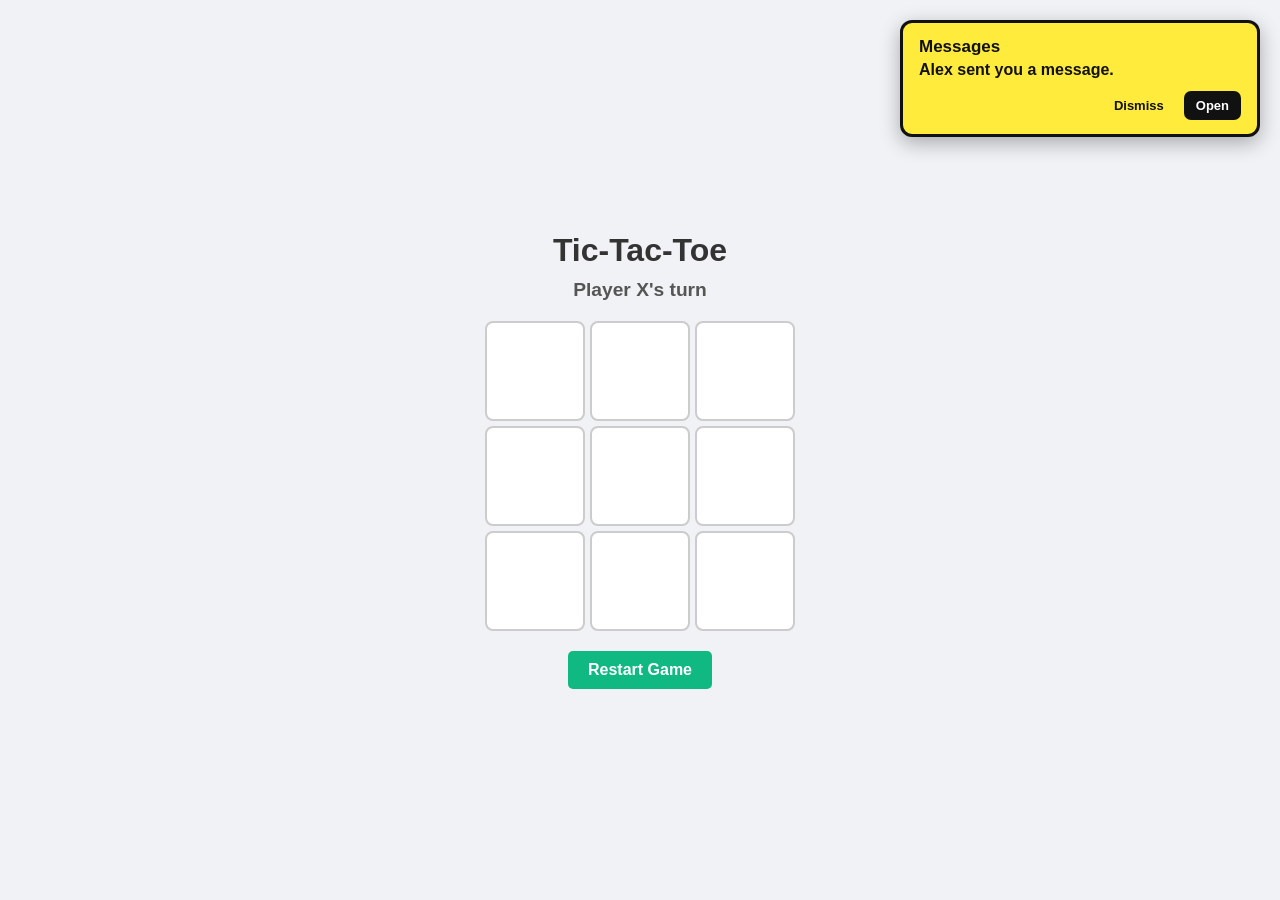
==== index.html @ a8cdaac3 "html on site 2" ====
<!DOCTYPE html>
<html lang="en">
<head>
    <meta charset="UTF-8">
    <meta name="viewport" content="width=device-width, initial-scale=1.0">
    <title>JavaScript Tic-Tac-Toe</title>
    <link rel="stylesheet" href="style.css">
</head>
<body>
    <div class="game-container">
        <h1>Tic-Tac-Toe</h1>
        <div id="status">Player X's turn</div>

        <div id="board" class="board">
            <div class="cell" data-index="0"></div>
            <div class="cell" data-index="1"></div>
            <div class="cell" data-index="2"></div>
            <div class="cell" data-index="3"></div>
            <div class="cell" data-index="4"></div>
            <div class="cell" data-index="5"></div>
            <div class="cell" data-index="6"></div>
            <div class="cell" data-index="7"></div>
            <div class="cell" data-index="8"></div>
        </div>
        <button id="restart-btn">Restart Game</button>
    </div>
    <div id="toast" class="toast blend">
        <div class="toast-title">Messages</div>
        <div class="toast-body">Alex sent you a message.</div>

        <div class="toast-actions">
            <button id="dismissButton" class="toast-button dismiss">
                Dismiss
            </button>
            <button id="openButton" class="toast-button open">
                Open
            </button>
        </div>
    </div>
    <script src="script.js" defer></script>
</body>
</html>
---- style.css ----
body {
    font-family: 'Arial', sans-serif;
    background-color: #f0f2f5;
    display: flex;
    justify-content: center;
    align-items: center;
    height: 100vh;
    margin: 0;
}

.game-container {
    text-align: center;
}

h1 {
    color: #333;
    margin-bottom: 10px;
}

#status {
    font-size: 1.2rem;
    margin-bottom: 20px;
    font-weight: bold;
    color: #555;
}

.board {
    display: grid;
    grid-template-columns: repeat(3, 100px);
    grid-template-rows: repeat(3, 100px);
    gap: 5px;
    margin-bottom: 20px;
}

.cell {
    background-color: #fff;
    border: 2px solid #ccc;
    border-radius: 8px;
    font-size: 2.5rem;
    font-weight: bold;
    display: flex;
    justify-content: center;
    align-items: center;
    cursor: pointer;
    transition: background-color 0.2s;
}

.cell:hover {
    background-color: #eaf2ff;
}

.cell.x { color: #3b82f6; }
.cell.o { color: #ef4444; }

button {
    padding: 10px 20px;
    font-size: 1rem;
    font-weight: bold;
    background-color: #10b981;
    color: white;
    border: none;
    border-radius: 5px;
    cursor: pointer;
}

button:hover {
    background-color: #059669;
}



/* Toast container */
.toast {
    position: fixed;
    top: 20px;
    right: 20px;

    width: min(90vw, 360px);
    padding: 14px 16px;

    border-radius: 12px;
    z-index: 1000;

    font-family: Arial, sans-serif;
    
    box-sizing: border-box;     /* Prevent text from making the toast huge */
}

/* Low Prominence */
.toast.low {
    background: #f4f4f4;
    color: #555;
    border: 1px solid #ddd;

    box-shadow: 0 2px 6px rgba(0, 0, 0, 0.08);
}

.toast.low .toast-title {
    font-size: 13px;
    font-weight: 400;
    margin-bottom: 3px;
}

.toast.low .toast-body {
    font-size: 13px;
    font-weight: 300;
}

/* High Prominence */
.toast.high {
    background: #ffeb3b;
    color: #111;
    border: 3px solid #111;

    box-shadow: 0 6px 20px rgba(0, 0, 0, 0.3);
}

.toast.high .toast-title {
    font-size: 17px;
    font-weight: 800;
    margin-bottom: 4px;
}

.toast.high .toast-body {
    font-size: 16px;
    font-weight: 600;
}


/* Animations */
@keyframes slide {
    from {
        opacity: 0;
        transform: translate(200px);
    }

    to {
        opacity: 1;
        transform: translate(0px);
    }
}

@keyframes fade {
    from {
        opacity: 0;
    }
    to {
        opacity: 1;
    }
}

@keyframes pulse {
    0% {
        opacity: 0;
        transform: scale(0.8);
    }
    50% {
        opacity: 1;
        transform: scale(1.05);
    }
    100% {
        transform: scale(1);
    }
}

@keyframes toast-out {
    from {
        opacity: 1;
    }

    to {
        opacity: 0;
    }
}

.toast.slide {
    animation: slide 0.60s ease-out;
}
.toast.fade {
    animation: fade 0.60s ease-out;
}
.toast.pop {
    animation: pop 0.60s ease-out;
}
.toast.hide {
    animation: toast-out 0.30s ease-in forwards;
}

.toast-actions {
    display: flex;
    justify-content: flex-end;
    gap: 8px;
    margin-top: 12px;
}

.toast-button {
    border: none;
    border-radius: 7px;
    padding: 7px 12px;

    font-size: 13px;
    font-weight: 600;

    cursor: pointer;
}

.toast-button.dismiss {
    background: transparent;
    color: inherit;
}

.toast-button.open {
    background: #111;
    color: white;
}

.toast.expanded {
    width: min(90vw, 500px);
    padding: 24px;
}

.toast.expanded .toast-title {
    font-size: 20px;
    font-weight: 700;
}

.toast.expanded .toast-body {
    font-size: 16px;
    line-height: 1.5;
}
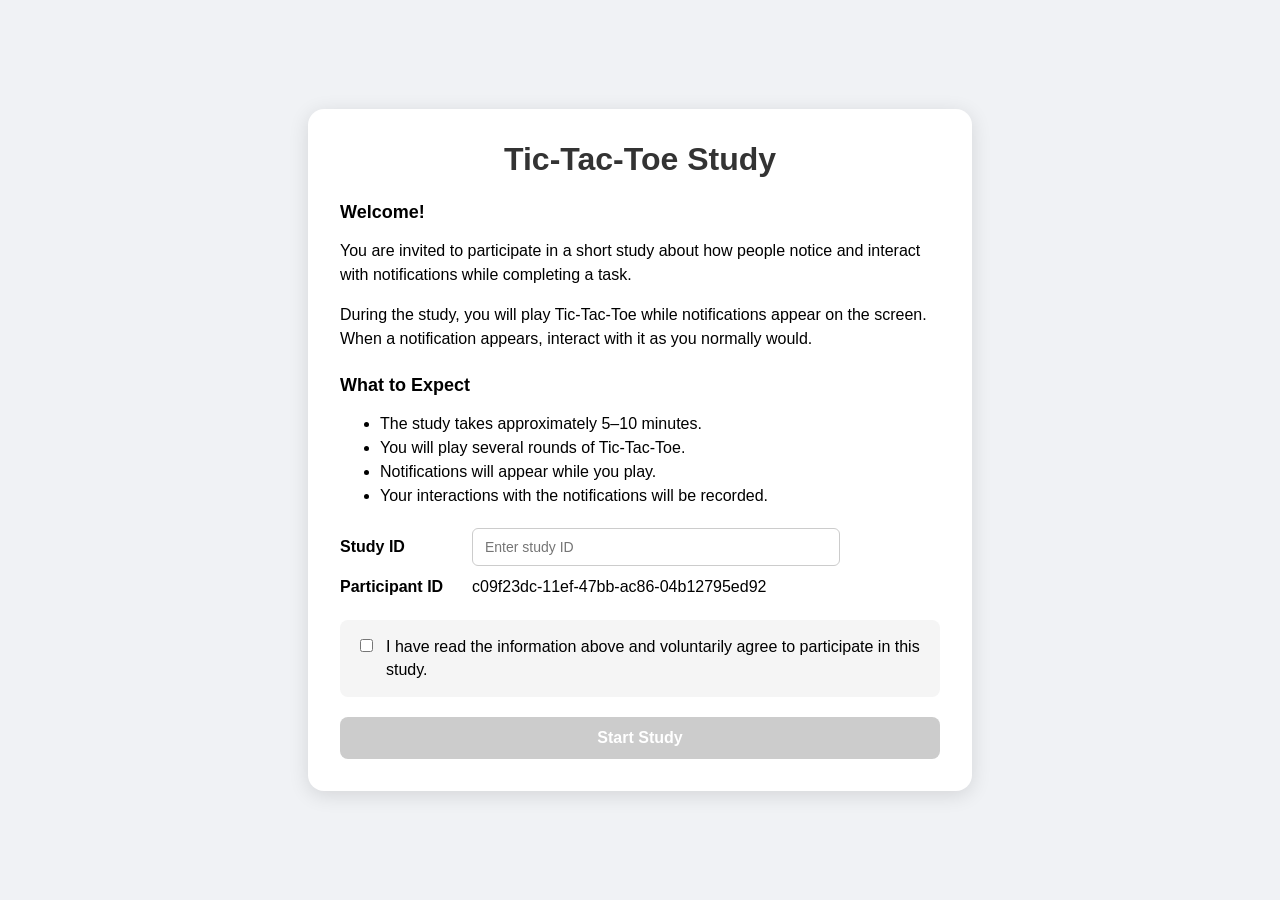
==== commit e1c6a735: "it works!!" ====
--- a/index.html
+++ b/index.html
@@ -7,36 +7,149 @@
     <link rel="stylesheet" href="style.css">
 </head>
 <body>
-    <div class="game-container">
-        <h1>Tic-Tac-Toe</h1>
-        <div id="status">Player X's turn</div>
+    <div id="consent-page" class="consent-page">
+        <div class="consent-card">
+            <h1>Tic-Tac-Toe Study</h1>
 
-        <div id="board" class="board">
-            <div class="cell" data-index="0"></div>
-            <div class="cell" data-index="1"></div>
-            <div class="cell" data-index="2"></div>
-            <div class="cell" data-index="3"></div>
-            <div class="cell" data-index="4"></div>
-            <div class="cell" data-index="5"></div>
-            <div class="cell" data-index="6"></div>
-            <div class="cell" data-index="7"></div>
-            <div class="cell" data-index="8"></div>
-        </div>
-        <button id="restart-btn">Restart Game</button>
-    </div>
-    <div id="toast" class="toast blend">
-        <div class="toast-title">Messages</div>
-        <div class="toast-body">Alex sent you a message.</div>
+            <h2>Welcome!</h2>
 
-        <div class="toast-actions">
-            <button id="dismissButton" class="toast-button dismiss">
-                Dismiss
-            </button>
-            <button id="openButton" class="toast-button open">
-                Open
+            <p>
+                You are invited to participate in a short study about
+                how people notice and interact with notifications while
+                completing a task.
+            </p>
+
+            <p>
+                During the study, you will play Tic-Tac-Toe while
+                notifications appear on the screen. When a notification
+                appears, interact with it as you normally would.
+            </p>
+
+            <h2>What to Expect</h2>
+
+            <ul>
+                <li>The study takes approximately 5–10 minutes.</li>
+                <li>You will play several rounds of Tic-Tac-Toe.</li>
+                <li>Notifications will appear while you play.</li>
+                <li>Your interactions with the notifications will be recorded.</li>
+            </ul>
+
+            <div class="study-info">
+                <div class="info-row">
+                    <label for="study-id">Study ID</label>
+                    <input
+                        type="text"
+                        id="study-id"
+                        placeholder="Enter study ID"
+                    >
+                </div>
+
+                <div class="info-row">
+                    <label>Participant ID</label>
+                    <div id="participant-id" class="id-display"></div>
+                </div>
+            </div>
+
+            <div class="consent-box">
+                <label>
+                    <input type="checkbox" id="consent-checkbox">
+                    I have read the information above and voluntarily
+                    agree to participate in this study.
+                </label>
+            </div>
+
+            <button id="start-btn" disabled>
+                Start Study
             </button>
         </div>
     </div>
+
+    <div id="game-page" style="display: none;">
+        <div class="game-container">
+            <h1>Tic-Tac-Toe</h1>
+            <div id="status">Player X's turn</div>
+
+            <div id="board" class="board">
+                <div class="cell" data-index="0"></div>
+                <div class="cell" data-index="1"></div>
+                <div class="cell" data-index="2"></div>
+                <div class="cell" data-index="3"></div>
+                <div class="cell" data-index="4"></div>
+                <div class="cell" data-index="5"></div>
+                <div class="cell" data-index="6"></div>
+                <div class="cell" data-index="7"></div>
+                <div class="cell" data-index="8"></div>
+            </div>
+            <button id="restart-btn">Restart Game</button>
+        </div>
+        <div id="toast" class="toast blend">
+            <div class="toast-title">Messages</div>
+            <div class="toast-body">Alex sent you a message.</div>
+
+            <div class="toast-actions">
+                <button id="dismissButton" class="toast-button dismiss">
+                    Dismiss
+                </button>
+                <button id="openButton" class="toast-button open">
+                    Open
+                </button>
+            </div>
+        </div>
+    </div>
+
+    <div id="debrief-page" style="display: none;">
+        <div class="consent-card">
+            <h1>Study Complete</h1>
+
+            <h2>Thank you for participating!</h2>
+
+            <p>
+                This study investigated what makes smartphone notifications
+                noticeable while people are engaged in another task.
+            </p>
+
+            <p>
+                During the study, notifications varied in three ways:
+            </p>
+
+            <ul>
+                <li><strong>Visual prominence</strong> — how visually noticeable the notification was.</li>
+                <li><strong>Animation</strong> — how the notification appeared on screen.</li>
+                <li><strong>Duration</strong> — how long the notification remained visible.</li>
+            </ul>
+
+            <p>
+                We recorded how you interacted with each notification,
+                including whether you dismissed or opened it and how quickly
+                you responded.
+            </p>
+
+            <p>
+                The purpose of collecting these responses is to better
+                understand how notification design influences noticeability
+                during everyday activities.
+            </p>
+
+            <p>
+                Your responses will be analyzed together with those of other
+                participants. Your participant ID was randomly generated and
+                was used to associate your responses across the study.
+            </p>
+
+            <h2>Questions or Concerns</h2>
+
+            <p>
+                If you have questions about this study, please contact the
+                research team using the contact information provided by the
+                study organizers.
+            </p>
+
+            <p>
+                Thank you for your time!
+            </p>
+        </div>
+    </div>
+    
     <script src="script.js" defer></script>
 </body>
 </html>
--- a/style.css
+++ b/style.css
@@ -1,3 +1,142 @@
+/* CONSENT & BRIEFING */
+.consent-page {
+    min-height: 100vh;
+    display: flex;
+    justify-content: center;
+    align-items: center;
+    padding: 20px;
+    box-sizing: border-box;
+}
+
+.consent-card {
+    width: min(90vw, 600px);
+    padding: 32px;
+    background: white;
+    border-radius: 16px;
+    box-shadow: 0 4px 20px rgba(0, 0, 0, 0.12);
+}
+
+.consent-card h1 {
+    margin-top: 0;
+    text-align: center;
+}
+
+.consent-card h2 {
+    margin-top: 24px;
+    font-size: 18px;
+}
+
+.consent-card p,
+.consent-card li {
+    line-height: 1.5;
+}
+
+.consent-box {
+    margin-top: 24px;
+    padding: 16px;
+    background: #f5f5f5;
+    border-radius: 8px;
+}
+
+.consent-box label {
+    display: flex;
+    gap: 10px;
+    align-items: flex-start;
+    line-height: 1.4;
+}
+
+#start-btn {
+    display: block;
+    width: 100%;
+    margin-top: 20px;
+    padding: 12px;
+    border: none;
+    border-radius: 8px;
+    background: #111;
+    color: white;
+    font-size: 16px;
+    cursor: pointer;
+}
+
+#start-btn:disabled {
+    background: #ccc;
+    cursor: not-allowed;
+}
+
+.participant-id {
+    padding: 6px;
+    text-align: center;
+    background: #f5f5f5;
+    border-radius: 8px;
+    font-size: 16px;
+    letter-spacing: 1px;
+}
+
+.participant-id strong {
+    display: block;
+    font-size: 16px;
+    font-weight: bold;
+    letter-spacing: 1px;
+}
+
+.study-id-input {
+    margin: 20px 0;
+}
+
+.study-id-input label {
+    display: block;
+    margin-bottom: 6px;
+    font-weight: 600;
+}
+
+.study-id-input input {
+    width: 100%;
+    padding: 10px;
+    box-sizing: border-box;
+    border: 1px solid #ccc;
+    border-radius: 6px;
+    font-size: 14px;
+}
+
+#study-id.valid {
+    border: 2px solid green;
+}
+
+#study-id.invalid {
+    border: 2px solid red;
+}
+
+.study-info {
+    width: 100%;
+    max-width: 500px;
+    margin: 20px 0;
+}
+
+.info-row {
+    display: flex;
+    align-items: center;
+    gap: 12px;
+    margin-bottom: 12px;
+}
+
+.info-row label {
+    width: 120px;
+    flex-shrink: 0;
+    font-weight: 600;
+    text-align: left;
+}
+
+.info-row input {
+    flex: 1;
+    padding: 10px 12px;
+    border: 1px solid #ccc;
+    border-radius: 6px;
+    font-size: 14px;
+    box-sizing: border-box;
+}
+
+
+/* STUDY UI */
 body {
     font-family: 'Arial', sans-serif;
     background-color: #f0f2f5;
@@ -68,9 +207,9 @@
 }
 
 
-
 /* Toast container */
 .toast {
+    display: none;
     position: fixed;
     top: 20px;
     right: 20px;
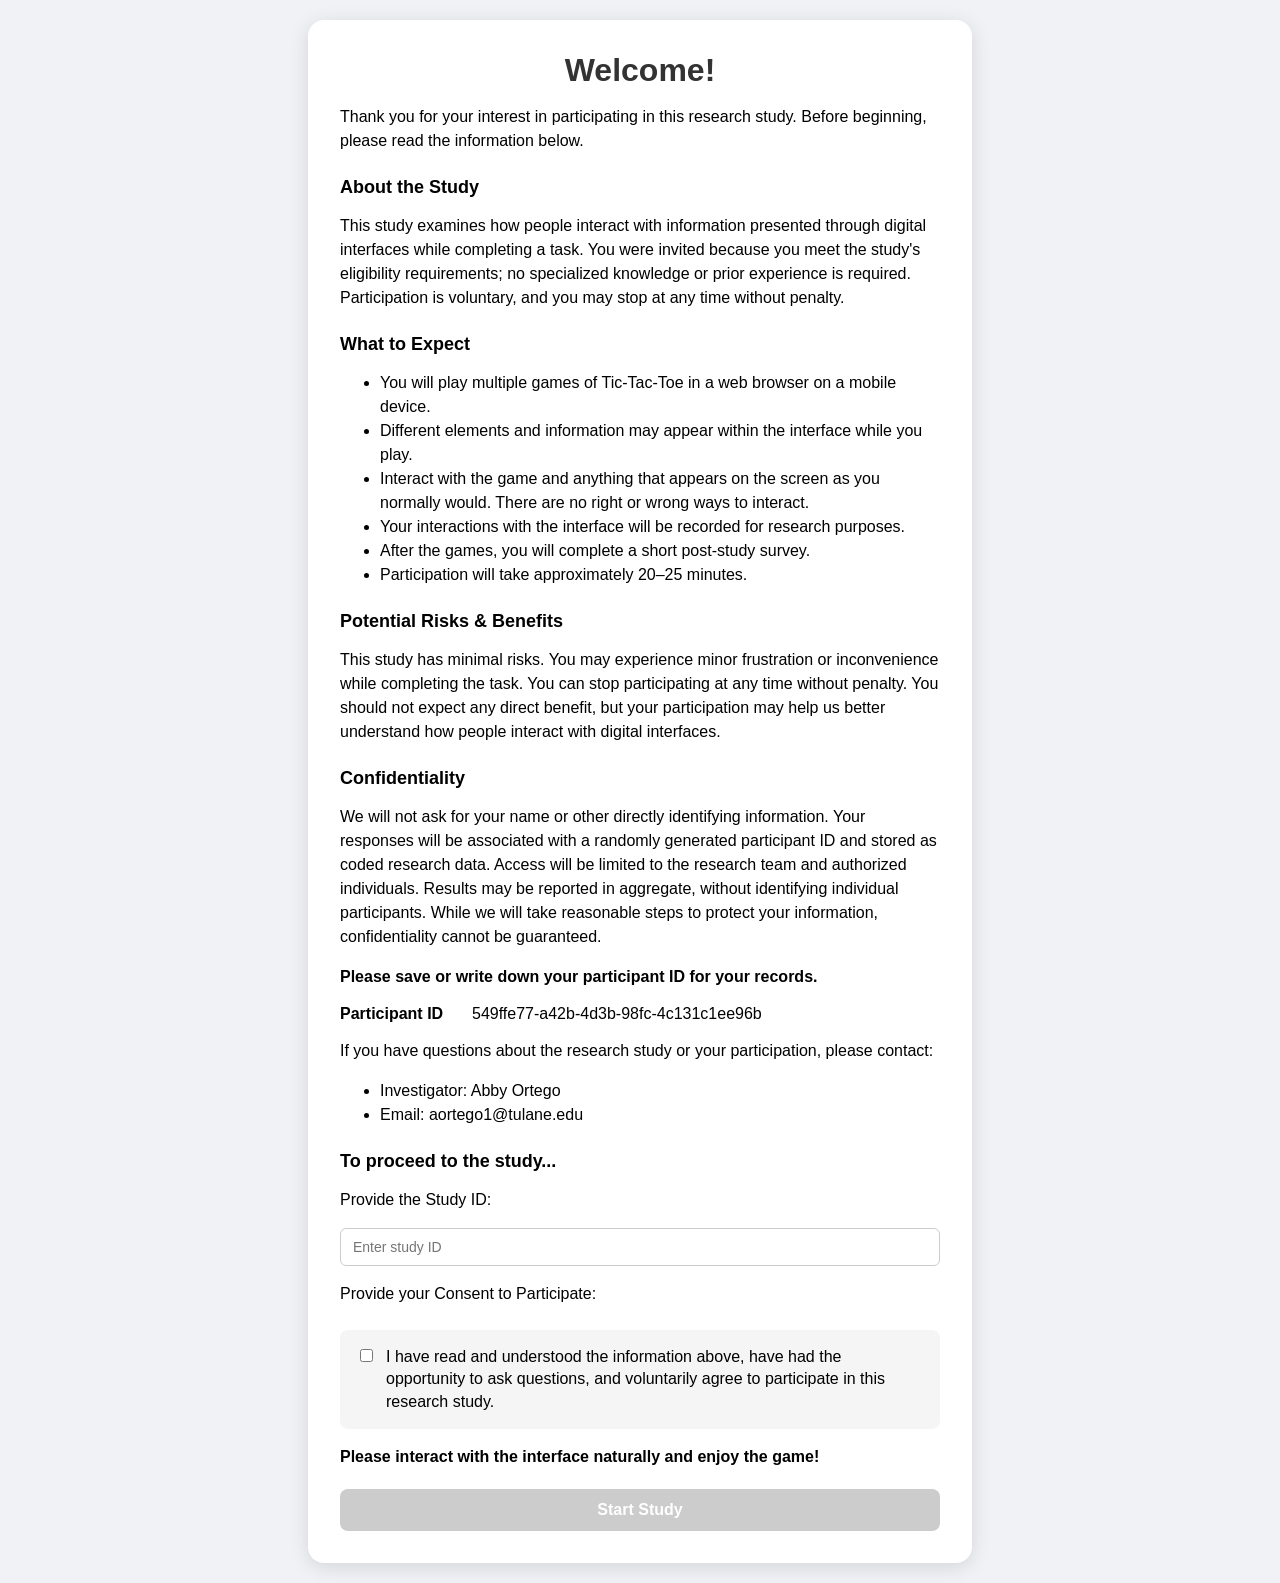
==== commit d1b6c79a: "briefing and alignment" ====
--- a/index.html
+++ b/index.html
@@ -9,55 +9,81 @@
 <body>
     <div id="consent-page" class="consent-page">
         <div class="consent-card">
-            <h1>Tic-Tac-Toe Study</h1>
+            <h1> Welcome! </h1>
+            <p> 
+                Thank you for your interest in participating in this research study. 
+                Before beginning, please read the information below.
+            </p>
 
-            <h2>Welcome!</h2>
+            <h2> About the Study </h2>
+            <p>
+                This study examines how people interact with information presented through 
+                digital interfaces while completing a task. You were invited because you meet 
+                the study's eligibility requirements; no specialized knowledge or prior 
+                experience is required. Participation is voluntary, and you may stop at any 
+                time without penalty.
+            </p>
+
+           <h2> What to Expect </h2>
+            <ul>
+                <li>You will play multiple games of Tic-Tac-Toe in a web browser on a mobile device.</li>
+                <li>Different elements and information may appear within the interface while you play.</li>
+                <li>Interact with the game and anything that appears on the screen as you normally would. There are no right or wrong ways to interact.</li>
+                <li>Your interactions with the interface will be recorded for research purposes.</li>
+                <li>After the games, you will complete a short post-study survey.</li>
+                <li>Participation will take approximately 20–25 minutes.</li>
+            </ul>
+
+            <h2> Potential Risks & Benefits </h2>
+            <p>
+                This study has minimal risks. You may experience minor frustration or inconvenience 
+                while completing the task. You can stop participating at any time without penalty. 
+                You should not expect any direct benefit, but your participation may help us better 
+                understand how people interact with digital interfaces.
+            </p>
+
+            <h2> Confidentiality </h2>
+            <p> 
+                We will not ask for your name or other directly identifying information. Your responses 
+                will be associated with a randomly generated participant ID and stored as coded research 
+                data. Access will be limited to the research team and authorized individuals. Results may 
+                be reported in aggregate, without identifying individual participants. While we will take 
+                reasonable steps to protect your information, confidentiality cannot be guaranteed.                
+            </p>
+            <p> <strong>Please save or write down your participant ID for your records.</strong> </p>
+            <div class="info-row">
+                <label>Participant ID</label>
+                <div id="participant-id" class="id-display"></div>
+            </div>
 
             <p>
-                You are invited to participate in a short study about
-                how people notice and interact with notifications while
-                completing a task.
+                If you have questions about the research study or your participation, please contact:
+                <ul>
+                    <li>Investigator: Abby Ortego</li>
+                    <li>Email: aortego1@tulane.edu</li>
+                </ul>
             </p>
-
-            <p>
-                During the study, you will play Tic-Tac-Toe while
-                notifications appear on the screen. When a notification
-                appears, interact with it as you normally would.
-            </p>
-
-            <h2>What to Expect</h2>
-
-            <ul>
-                <li>The study takes approximately 5–10 minutes.</li>
-                <li>You will play several rounds of Tic-Tac-Toe.</li>
-                <li>Notifications will appear while you play.</li>
-                <li>Your interactions with the notifications will be recorded.</li>
-            </ul>
-
-            <div class="study-info">
-                <div class="info-row">
-                    <label for="study-id">Study ID</label>
-                    <input
-                        type="text"
-                        id="study-id"
-                        placeholder="Enter study ID"
-                    >
-                </div>
-
-                <div class="info-row">
-                    <label>Participant ID</label>
-                    <div id="participant-id" class="id-display"></div>
-                </div>
+            
+            <h2> To proceed to the study... </h2>
+            <p> Provide the Study ID: </p>
+            <div class="info-row">
+                <input
+                    type="text"
+                    id="study-id"
+                    placeholder="Enter study ID"
+                >
             </div>
 
+            <p> Provide your Consent to Participate: </p>
             <div class="consent-box">
                 <label>
                     <input type="checkbox" id="consent-checkbox">
-                    I have read the information above and voluntarily
-                    agree to participate in this study.
+                    I have read and understood the information above, have had the opportunity 
+                    to ask questions, and voluntarily agree to participate in this research study.
                 </label>
             </div>
 
+            <p> <strong>Please interact with the interface naturally and enjoy the game!</strong> </p>
             <button id="start-btn" disabled>
                 Start Study
             </button>
--- a/style.css
+++ b/style.css
@@ -1,9 +1,10 @@
 /* CONSENT & BRIEFING */
 .consent-page {
     min-height: 100vh;
+    width: 100%;
     display: flex;
     justify-content: center;
-    align-items: center;
+    align-items: flex-start;
     padding: 20px;
     box-sizing: border-box;
 }
@@ -106,12 +107,6 @@
     border: 2px solid red;
 }
 
-.study-info {
-    width: 100%;
-    max-width: 500px;
-    margin: 20px 0;
-}
-
 .info-row {
     display: flex;
     align-items: center;
@@ -142,13 +137,17 @@
     background-color: #f0f2f5;
     display: flex;
     justify-content: center;
-    align-items: center;
-    height: 100vh;
+    align-items: flex-start;
+    min-height: 100vh;
     margin: 0;
 }
 
 .game-container {
+    width: 100%;
+    max-width: 400px;
+    margin: 0 auto;
     text-align: center;
+    margin-top: 50%;
 }
 
 h1 {
@@ -168,7 +167,8 @@
     grid-template-columns: repeat(3, 100px);
     grid-template-rows: repeat(3, 100px);
     gap: 5px;
-    margin-bottom: 20px;
+    width: max-content;
+    margin: 0 auto 20px;
 }
 
 .cell {
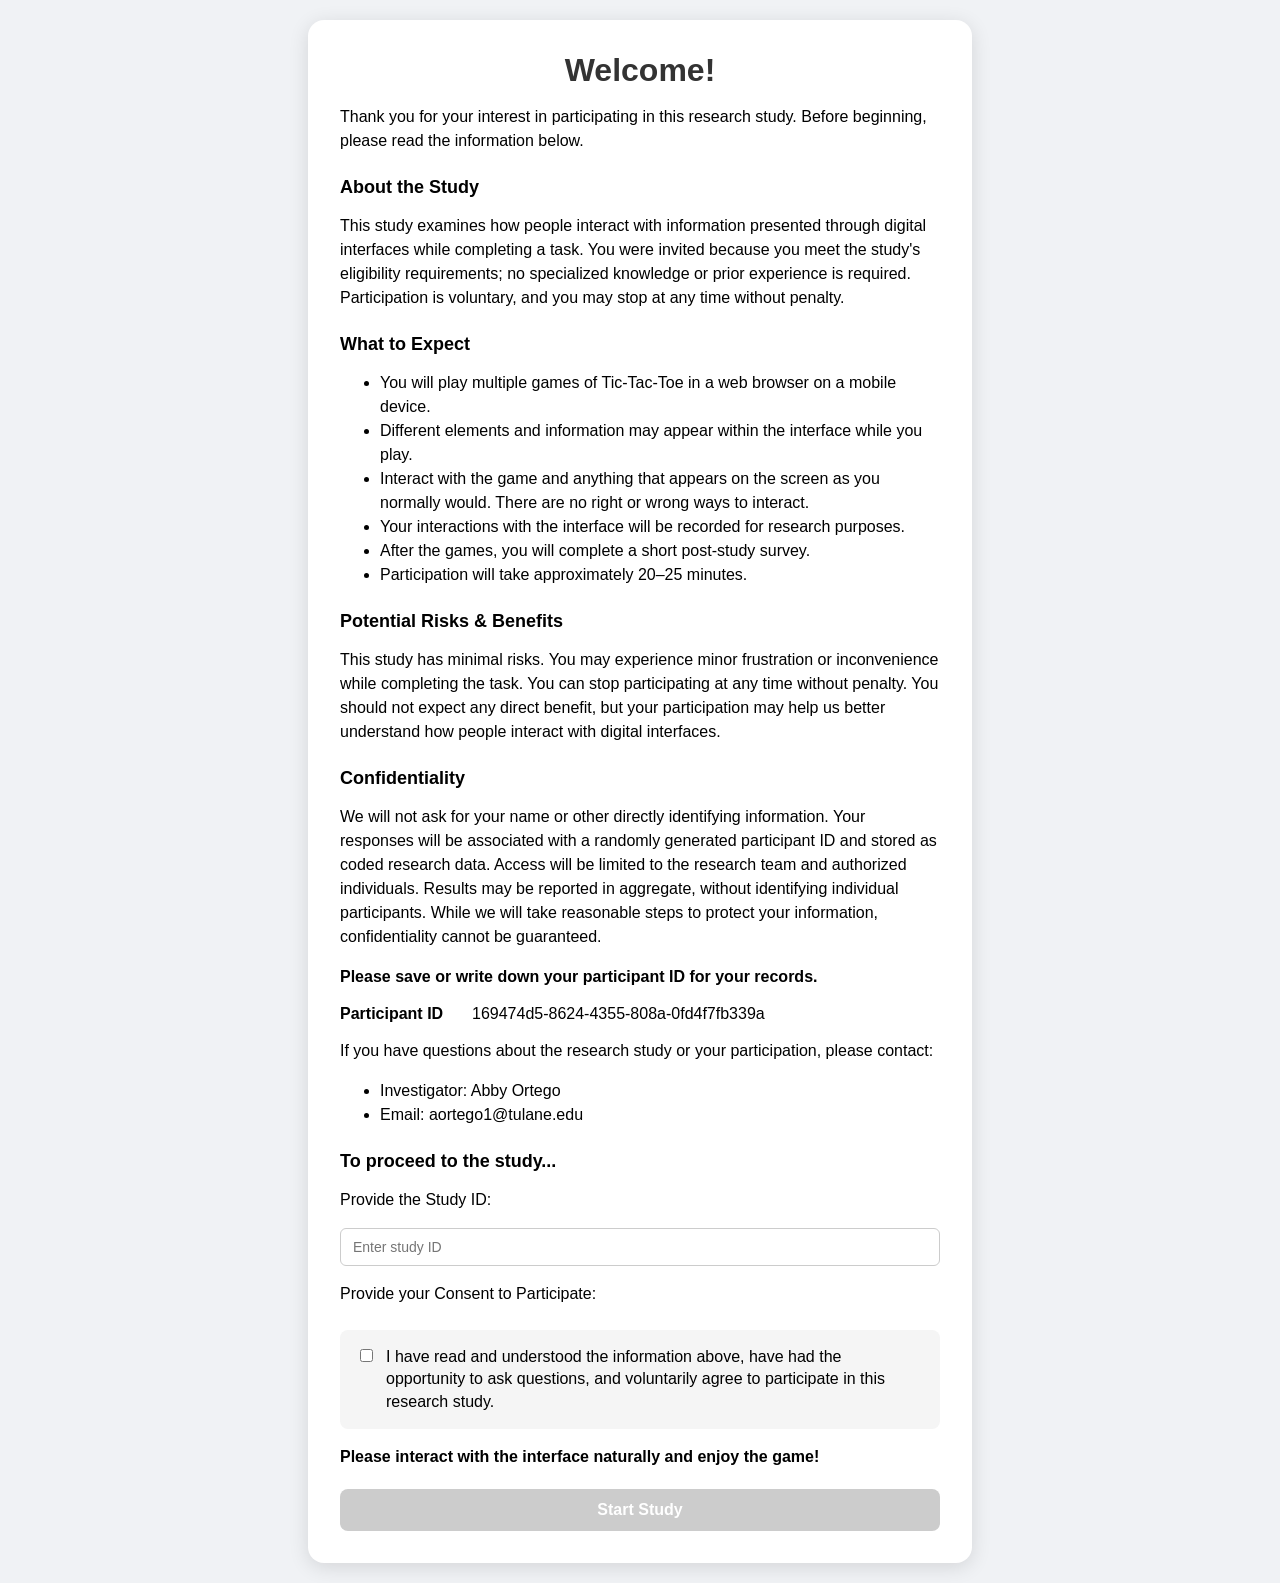
==== commit 6dffe175: "post survey and debrief" ====
--- a/index.html
+++ b/index.html
@@ -123,7 +123,25 @@
         </div>
     </div>
 
+    <div id="post-survey" style="display: none;">
+        <div class="consent-card">
+            <h1>Post-Study Survey</h1>
+
+            <p>
+                Below are the notifications that may have appeared during the study.
+                Please check each notification that you remember seeing.
+            </p>
+
+            <div id="notification-recall-list"></div>
+
+            <button id="submit-survey" type="button">
+                Submit Survey
+            </button>
+        </div>
+    </div>
+
     <div id="debrief-page" style="display: none;">
+
         <div class="consent-card">
             <h1>Study Complete</h1>
 
@@ -139,7 +157,7 @@
             </p>
 
             <ul>
-                <li><strong>Visual prominence</strong> — how visually noticeable the notification was.</li>
+                <li><strong>Visual prominence</strong> - how visually noticeable the notification was.</li>
                 <li><strong>Animation</strong> — how the notification appeared on screen.</li>
                 <li><strong>Duration</strong> — how long the notification remained visible.</li>
             </ul>
@@ -154,12 +172,6 @@
                 The purpose of collecting these responses is to better
                 understand how notification design influences noticeability
                 during everyday activities.
-            </p>
-
-            <p>
-                Your responses will be analyzed together with those of other
-                participants. Your participant ID was randomly generated and
-                was used to associate your responses across the study.
             </p>
 
             <h2>Questions or Concerns</h2>
--- a/style.css
+++ b/style.css
@@ -132,14 +132,20 @@
 
 
 /* STUDY UI */
+html,
 body {
     font-family: 'Arial', sans-serif;
     background-color: #f0f2f5;
-    display: flex;
-    justify-content: center;
-    align-items: flex-start;
     min-height: 100vh;
     margin: 0;
+    overflow-x: hidden;
+}
+
+#game-page {
+    width: 100%;
+    min-height: 100dvh;
+    box-sizing: border-box;
+    padding: 100px 10px 20px;
 }
 
 .game-container {
@@ -147,19 +153,7 @@
     max-width: 400px;
     margin: 0 auto;
     text-align: center;
-    margin-top: 50%;
-}
-
-h1 {
-    color: #333;
-    margin-bottom: 10px;
-}
-
-#status {
-    font-size: 1.2rem;
-    margin-bottom: 20px;
-    font-weight: bold;
-    color: #555;
+    box-sizing: border-box;
 }
 
 .board {
@@ -169,6 +163,18 @@
     gap: 5px;
     width: max-content;
     margin: 0 auto 20px;
+}
+
+h1 {
+    color: #333;
+    margin-bottom: 10px;
+}
+
+#status {
+    font-size: 1.2rem;
+    margin-bottom: 20px;
+    font-weight: bold;
+    color: #555;
 }
 
 .cell {
@@ -367,3 +373,43 @@
     font-size: 16px;
     line-height: 1.5;
 }
+
+
+
+/* Post Survey */
+.notification-recall-list {
+    display: flex;
+    flex-direction: column;
+    gap: 16px;
+    margin: 20px 0;
+}
+
+.recall-item {
+    display: flex;
+    align-items: flex-start;
+    gap: 12px;
+    padding: 14px;
+    border: 1px solid #ccc;
+    border-radius: 10px;
+    background: #f8f8f8;
+    cursor: pointer;
+}
+
+.recall-item input {
+    margin-top: 3px;
+    flex-shrink: 0;
+}
+
+.recall-content {
+    flex: 1;
+}
+
+.recall-title {
+    font-weight: 700;
+    margin-bottom: 4px;
+}
+
+.recall-message {
+    font-size: 14px;
+    line-height: 1.4;
+}
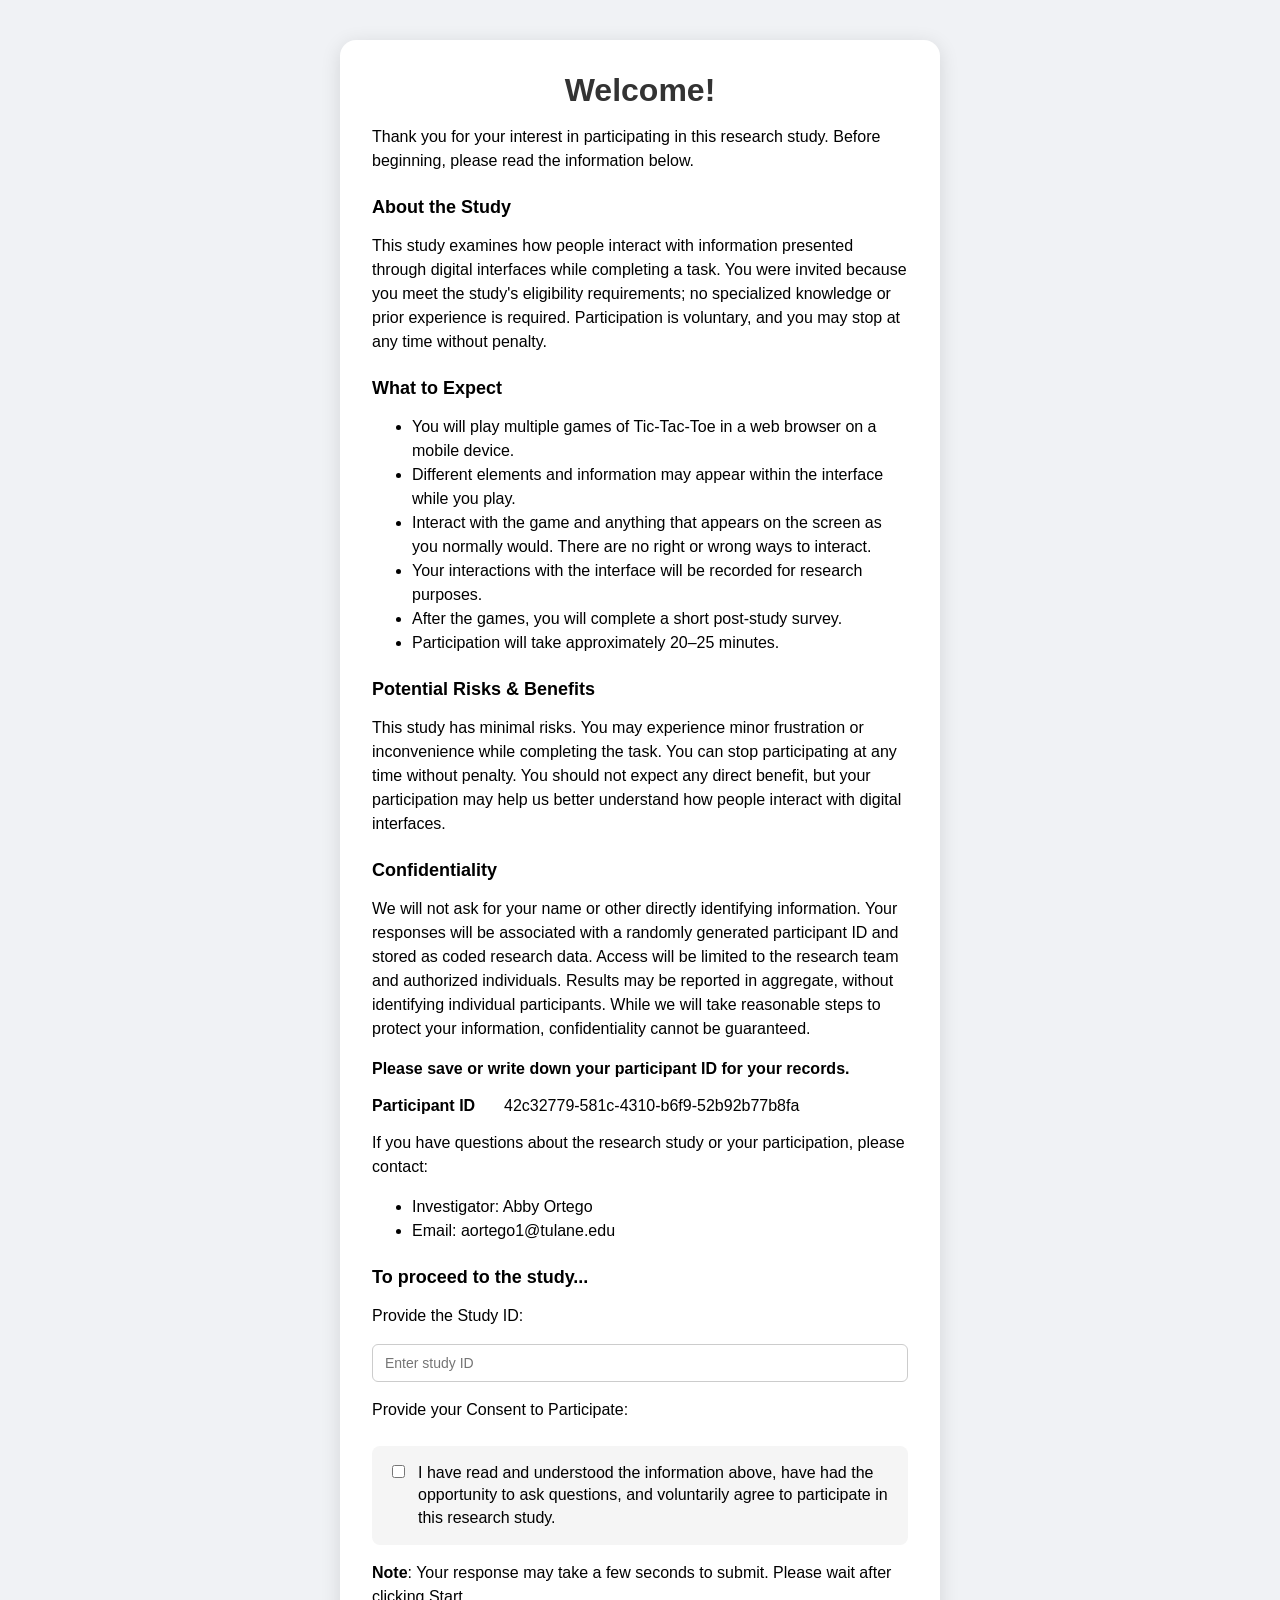
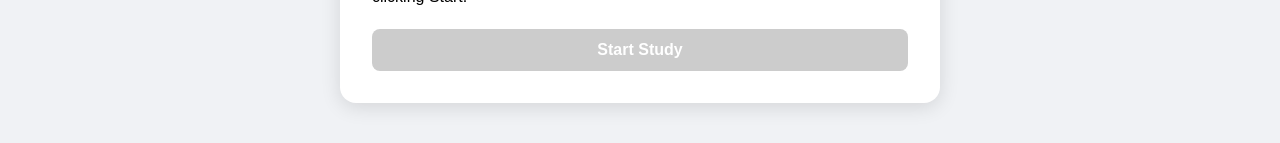
==== commit 2156688f: "finishing touches???" ====
--- a/index.html
+++ b/index.html
@@ -83,7 +83,7 @@
                 </label>
             </div>
 
-            <p> <strong>Please interact with the interface naturally and enjoy the game!</strong> </p>
+            <p> <strong>Note</strong>: Your response may take a few seconds to submit. Please wait after clicking Start.</p>
             <button id="start-btn" disabled>
                 Start Study
             </button>
@@ -123,7 +123,7 @@
         </div>
     </div>
 
-    <div id="post-survey" style="display: none;">
+    <div id="post-survey" class="consent-page" style="display: none;">
         <div class="consent-card">
             <h1>Post-Study Survey</h1>
 
@@ -133,7 +133,8 @@
             </p>
 
             <div id="notification-recall-list"></div>
-
+            
+            <p> <strong>Note</strong>: Your responses may take a few seconds to submit. Please wait after clicking Submit.</p>
             <button id="submit-survey" type="button">
                 Submit Survey
             </button>
--- a/style.css
+++ b/style.css
@@ -1,20 +1,23 @@
 /* CONSENT & BRIEFING */
 .consent-page {
-    min-height: 100vh;
     width: 100%;
+    min-height: 100dvh;
     display: flex;
     justify-content: center;
     align-items: flex-start;
     padding: 20px;
     box-sizing: border-box;
+    overflow-y: auto;
 }
 
 .consent-card {
     width: min(90vw, 600px);
     padding: 32px;
+    margin: 20px 0;
     background: white;
     border-radius: 16px;
     box-shadow: 0 4px 20px rgba(0, 0, 0, 0.12);
+    box-sizing: border-box;
 }
 
 .consent-card h1 {
@@ -132,9 +135,8 @@
 
 
 /* STUDY UI */
-html,
 body {
-    font-family: 'Arial', sans-serif;
+    font-family: Arial, sans-serif;
     background-color: #f0f2f5;
     min-height: 100vh;
     margin: 0;
@@ -144,8 +146,8 @@
 #game-page {
     width: 100%;
     min-height: 100dvh;
+    padding: 180px 10px 20px;
     box-sizing: border-box;
-    padding: 100px 10px 20px;
 }
 
 .game-container {
@@ -153,7 +155,18 @@
     max-width: 400px;
     margin: 0 auto;
     text-align: center;
-    box-sizing: border-box;
+}
+
+h1 {
+    color: #333;
+    margin-bottom: 10px;
+}
+
+#status {
+    font-size: 1.2rem;
+    margin-bottom: 20px;
+    font-weight: bold;
+    color: #555;
 }
 
 .board {
@@ -161,20 +174,9 @@
     grid-template-columns: repeat(3, 100px);
     grid-template-rows: repeat(3, 100px);
     gap: 5px;
+    margin-bottom: 20px;
     width: max-content;
     margin: 0 auto 20px;
-}
-
-h1 {
-    color: #333;
-    margin-bottom: 10px;
-}
-
-#status {
-    font-size: 1.2rem;
-    margin-bottom: 20px;
-    font-weight: bold;
-    color: #555;
 }
 
 .cell {
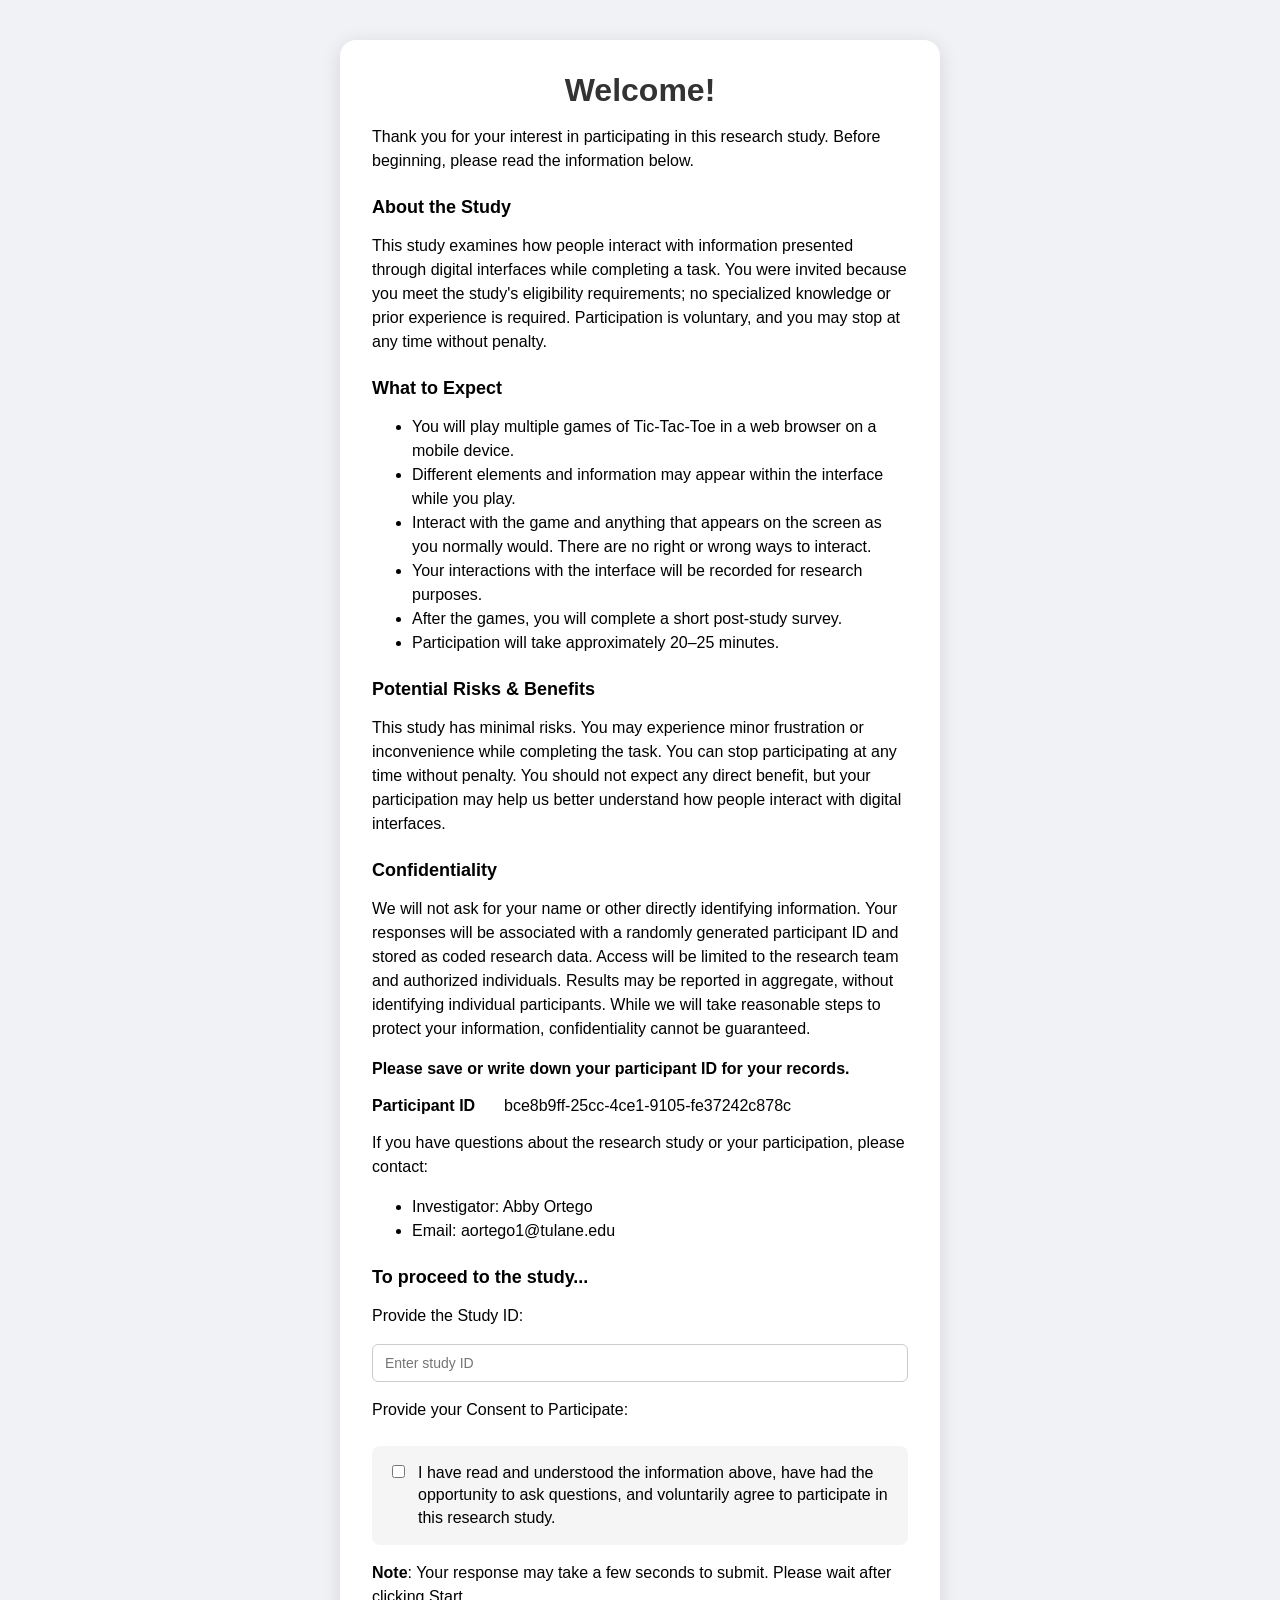
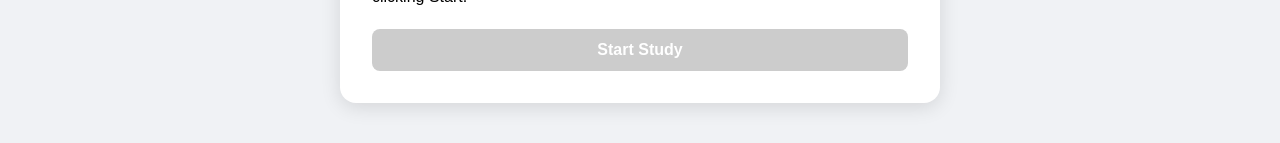
==== commit 160825f0: "finishing touches???????" ====
--- a/index.html
+++ b/index.html
@@ -141,7 +141,7 @@
         </div>
     </div>
 
-    <div id="debrief-page" style="display: none;">
+    <div id="consent-page" style="display: none;">
 
         <div class="consent-card">
             <h1>Study Complete</h1>
--- a/style.css
+++ b/style.css
@@ -145,9 +145,11 @@
 
 #game-page {
     width: 100%;
-    min-height: 100dvh;
+    height: 100dvh;
+    overflow: hidden;
+    box-sizing: border-box;
+
     padding: 180px 10px 20px;
-    box-sizing: border-box;
 }
 
 .game-container {
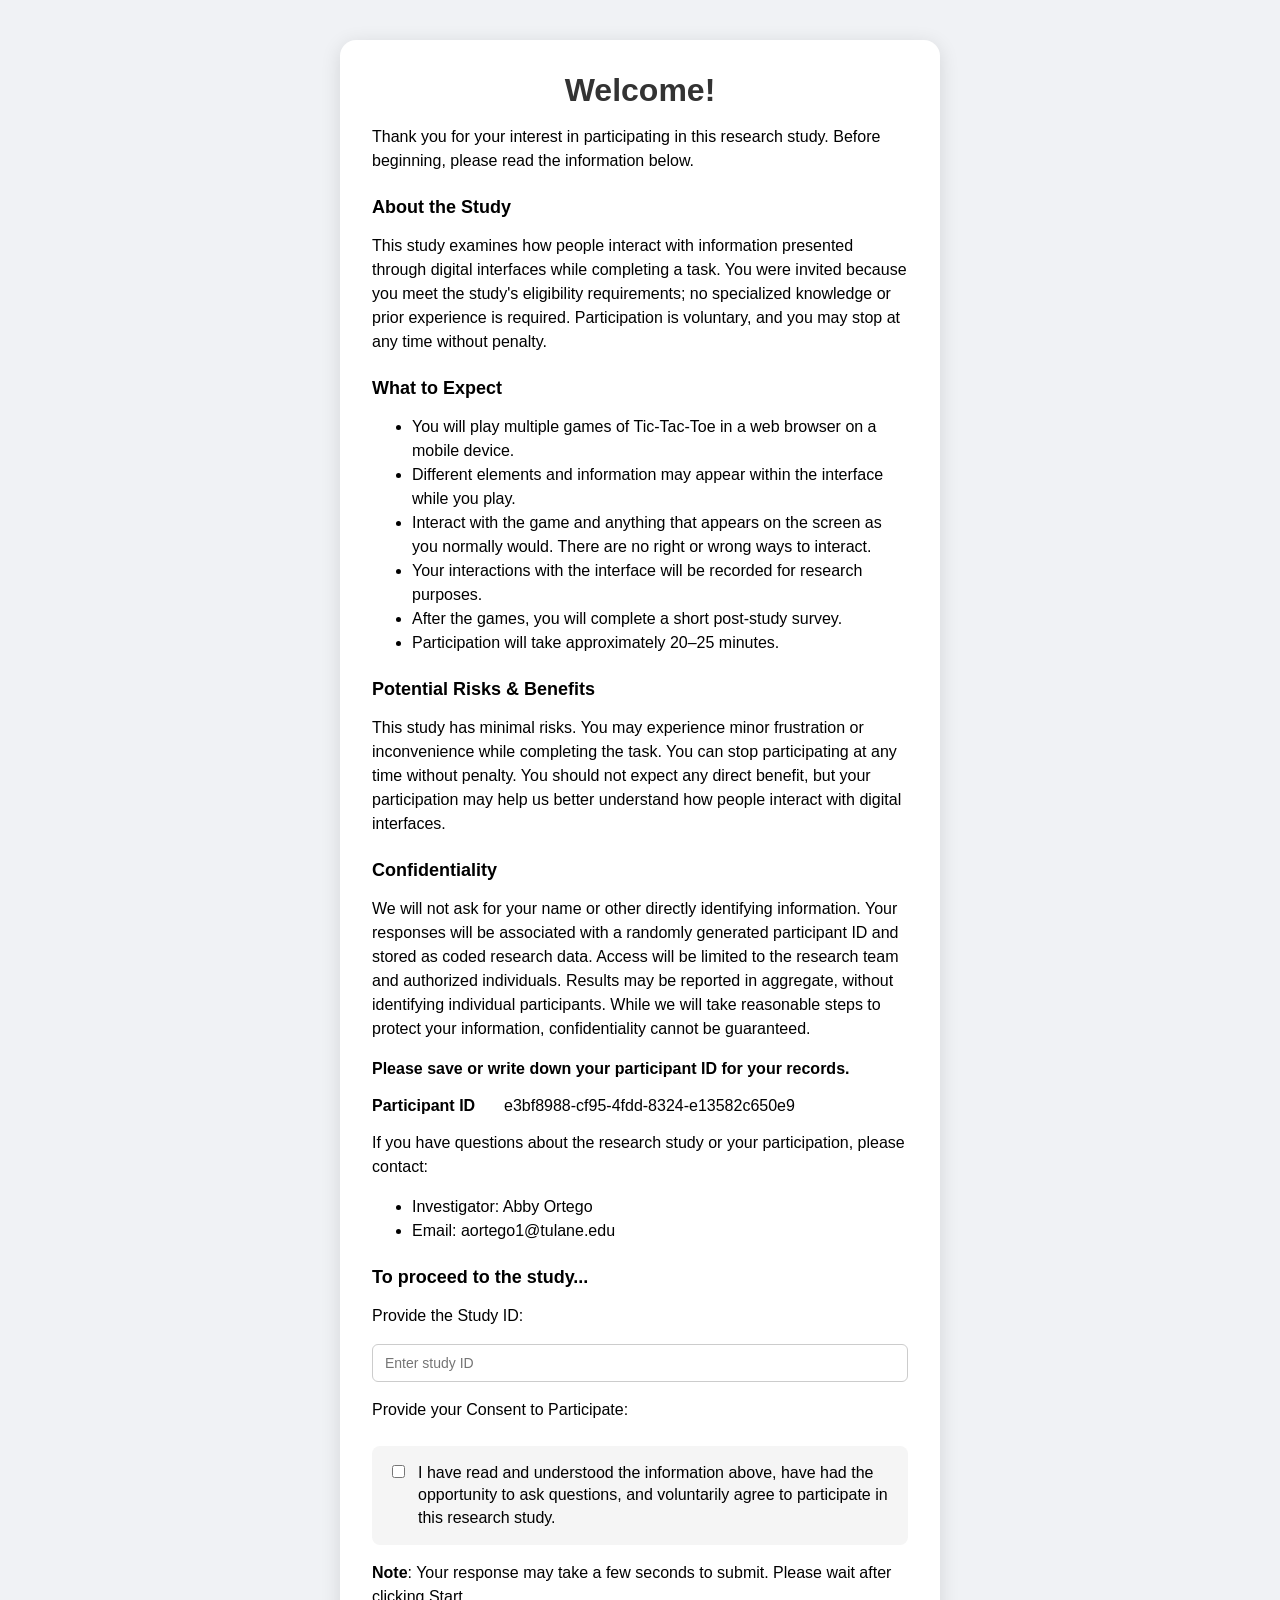
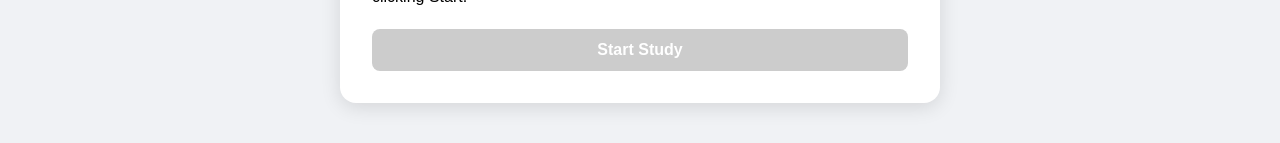
==== commit 88a9281c: "i think this works now" ====
--- a/index.html
+++ b/index.html
@@ -141,8 +141,7 @@
         </div>
     </div>
 
-    <div id="consent-page" style="display: none;">
-
+    <div id="debrief-page" style="display: none;">
         <div class="consent-card">
             <h1>Study Complete</h1>
 
